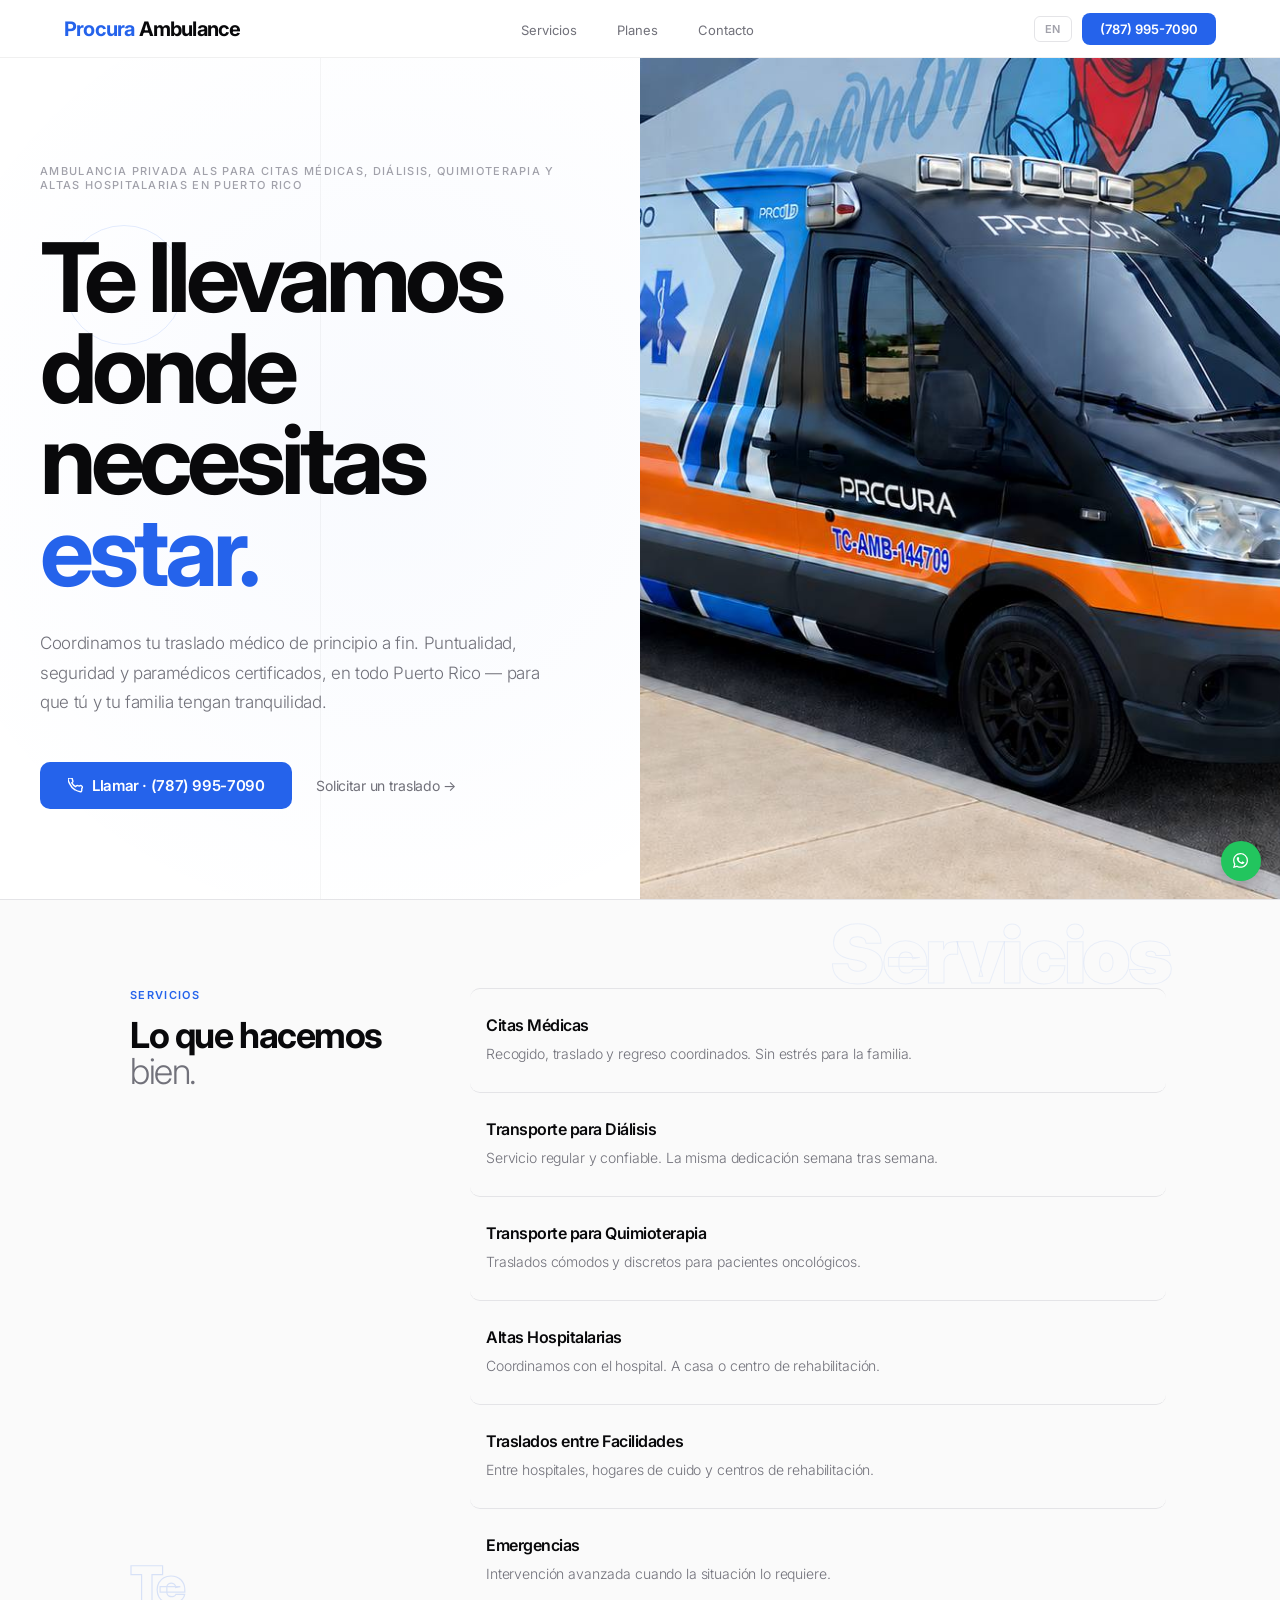
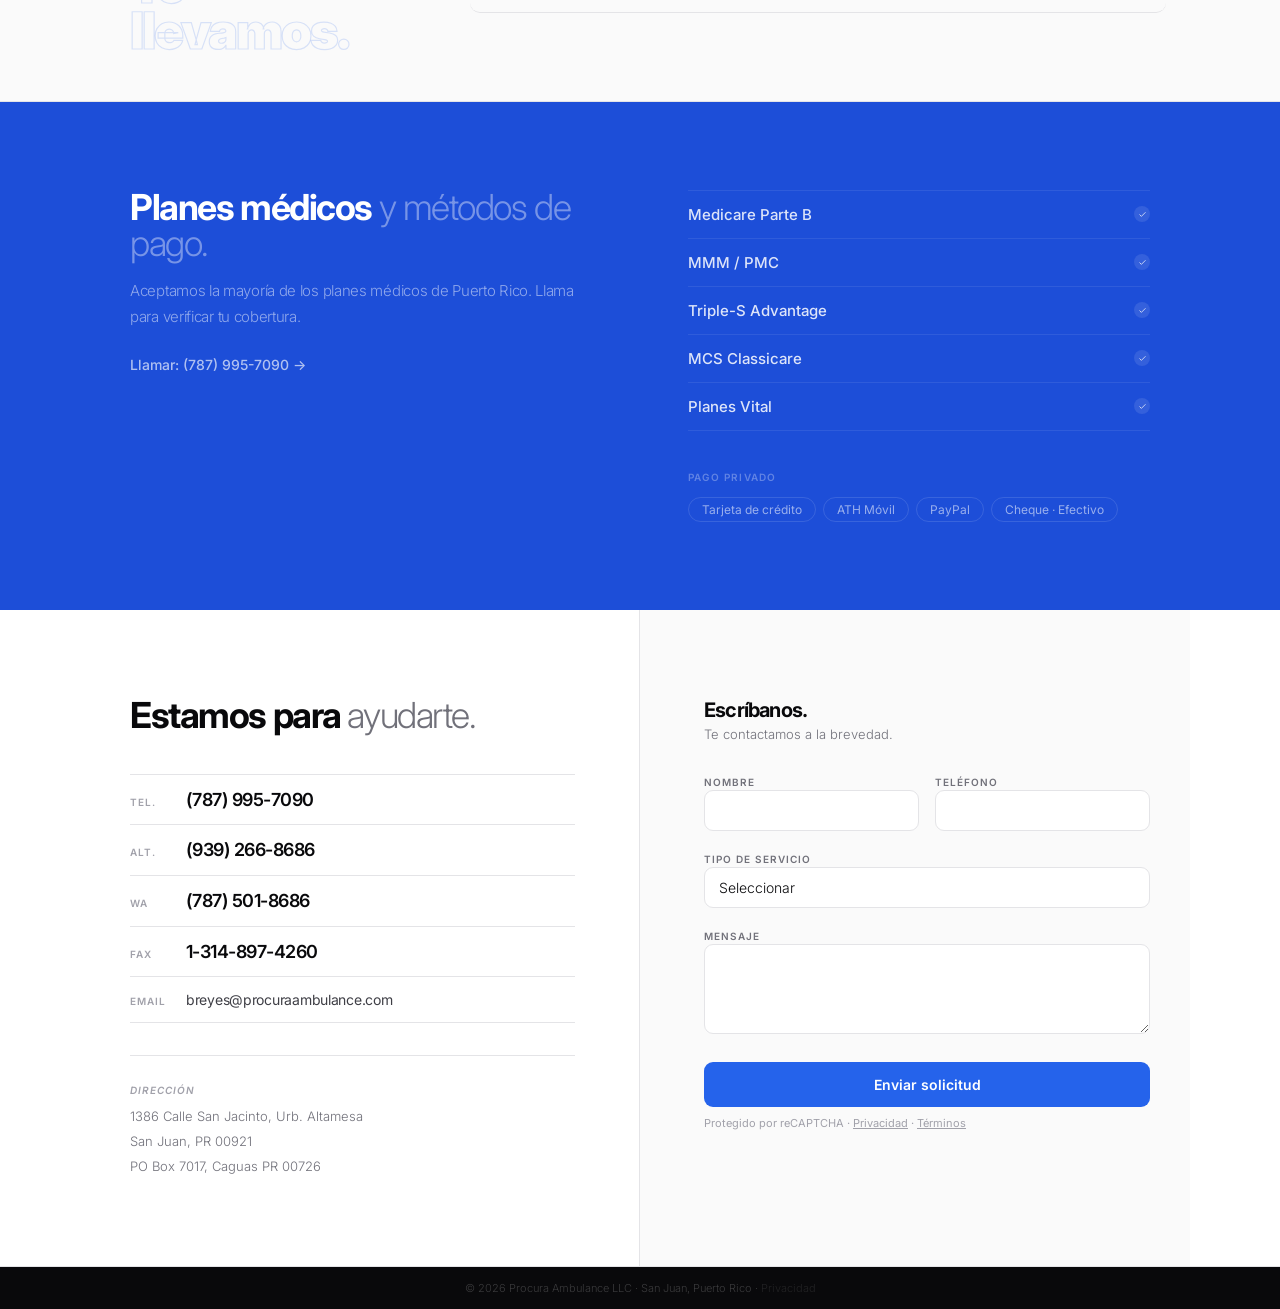
==== index.html @ def3af46 "Balance mobile photo height - 160px" ====
<!DOCTYPE html>
<html lang="es">
<head>
<meta charset="UTF-8">
<meta name="color-scheme" content="light">
<meta name="theme-color" content="#ffffff">
<meta name="viewport" content="width=device-width, initial-scale=1.0">
<title>Procura Ambulance | Transporte Médico Privado en Puerto Rico</title>
<meta name="description" content="Transporte médico privado en Puerto Rico. Diálisis, citas médicas, quimioterapia, altas hospitalarias. Paramédicos certificados. Llame: (787) 995-7090.">
<meta name="keywords" content="transporte médico Puerto Rico, ambulancia privada Puerto Rico, transporte diálisis Puerto Rico, traslado médico San Juan, Procura Ambulance, alta hospitalaria traslado PR">
<meta name="robots" content="index, follow, max-snippet:-1, max-image-preview:large, max-video-preview:-1">
<meta name="author" content="Procura Ambulance LLC">
<link rel="canonical" href="https://procuraambulance.com">
<meta property="og:type" content="website">
<meta property="og:site_name" content="Procura Ambulance">
<meta property="og:title" content="Procura Ambulance | Transporte Médico Privado en Puerto Rico">
<meta property="og:description" content="Transporte médico privado con paramédicos certificados. Diálisis, citas médicas, quimioterapia, altas hospitalarias. Puerto Rico. (787) 995-7090.">
<meta property="og:url" content="https://procuraambulance.com">
<meta property="og:image" content="https://procuraambulance.com/og-image.jpg">
<meta property="og:image:width" content="1200">
<meta property="og:image:height" content="630">
<meta property="og:image:alt" content="Procura Ambulance — Transporte Médico Privado en Puerto Rico">
<meta property="og:locale" content="es_PR">
<meta name="twitter:card" content="summary_large_image">
<meta name="twitter:title" content="Procura Ambulance | Transporte Médico Privado en Puerto Rico">
<meta name="twitter:description" content="Transporte médico privado con paramédicos certificados en Puerto Rico. (787) 995-7090.">
<meta name="twitter:image" content="https://procuraambulance.com/og-image.jpg">
<link rel="icon" type="image/svg+xml" href="data:image/svg+xml,%3Csvg xmlns='http://www.w3.org/2000/svg' viewBox='0 0 32 32'%3E%3Crect width='32' height='32' rx='8' fill='%232563EB'/%3E%3Ctext x='16' y='23' text-anchor='middle' font-family='Arial' font-weight='bold' font-size='18' fill='white'%3EP%3C/text%3E%3C/svg%3E">
<script type="application/ld+json">
{"@context":"https://schema.org","@type":"MedicalBusiness","name":"Procura Ambulance LLC","alternateName":"Procura Ambulance","url":"https://procuraambulance.com","telephone":"+17879957090","email":"breyes@procuraambulance.com","priceRange":"$$","areaServed":{"@type":"State","name":"Puerto Rico"},"serviceType":["Transporte médico privado","Traslado para diálisis","Traslado para quimioterapia","Alta hospitalaria","Traslado entre facilidades médicas","Citas médicas","Emergencias médicas"],"address":{"@type":"PostalAddress","streetAddress":"1386 Calle San Jacinto, Urb. Altamesa","addressLocality":"San Juan","addressRegion":"PR","postalCode":"00921","addressCountry":"US"},"geo":{"@type":"GeoCoordinates","latitude":"18.4037","longitude":"-66.0636"},"contactPoint":[{"@type":"ContactPoint","telephone":"+17879957090","contactType":"customer service","availableLanguage":["Spanish","English"],"areaServed":"PR"},{"@type":"ContactPoint","telephone":"+17875018686","contactType":"customer service","availableLanguage":["Spanish","English"]}],"hasMap":"https://maps.google.com/?q=1386+Calle+San+Jacinto+Urb+Altamesa+San+Juan+PR+00921","medicalSpecialty":"Emergency","availableService":[{"@type":"MedicalTherapy","name":"Transporte para Diálisis"},{"@type":"MedicalTherapy","name":"Transporte para Quimioterapia"},{"@type":"MedicalTherapy","name":"Alta Hospitalaria"},{"@type":"MedicalTherapy","name":"Traslado entre Facilidades"},{"@type":"MedicalTherapy","name":"Citas Médicas"},{"@type":"MedicalTherapy","name":"Emergencias"}]}
</script>
<link rel="preconnect" href="https://fonts.googleapis.com">
<link rel="preconnect" href="https://fonts.gstatic.com" crossorigin>
<link href="https://fonts.googleapis.com/css2?family=Inter:ital,wght@0,300;0,400;0,500;0,600;0,700;1,300&display=swap" rel="stylesheet">
<script src="https://www.google.com/recaptcha/api.js?render=6LegoLwsAAAAJdOUtP4m15oGleCQnMo0rz1-6lu"></script>
<style>
*,*::before,*::after{box-sizing:border-box;margin:0;padding:0}
html{color-scheme:only light!important;scroll-behavior:smooth}
:root{
  --blue:#2563EB;--blue-dk:#1D4ED8;--ink:#09090B;--ink2:#3F3F46;--ink3:#71717A;--ink4:#A1A1AA;
  --rule:#E4E4E7;--off:#FAFAFA;--white:#FFFFFF;
  --font:'Inter',-apple-system,BlinkMacSystemFont,sans-serif;--max:1100px;
}

/* ── LANGUAGE SYSTEM — limpio ── */
.es, .en { display: none !important; }
body.lang-es .es { display: revert !important; }
body.lang-en .en { display: revert !important; }
body.lang-es .es.flex { display: flex !important; }
body.lang-en .en.flex { display: flex !important; }
body.lang-es .es.inline { display: inline !important; }
body.lang-en .en.inline { display: inline !important; }

body{font-family:var(--font);color:var(--ink);background:var(--white);-webkit-font-smoothing:antialiased;overflow-x:hidden}
nav{position:fixed;inset:0 0 auto;z-index:99;height:58px;padding:0 2rem;background:rgba(255,255,255,.93);backdrop-filter:blur(20px);border-bottom:1px solid rgba(0,0,0,.06);display:flex;align-items:center}
.nav-inner{width:100%;padding:0 2rem;margin:0;display:flex;align-items:center;justify-content:space-between}
.logo{font-size:20px;font-weight:700;letter-spacing:-.04em;color:var(--ink);text-decoration:none}
.logo b{color:var(--blue)}
.nav-links{display:flex;gap:2.5rem;list-style:none}
.nav-links a{font-size:13px;color:var(--ink3);text-decoration:none;transition:color .12s}
.nav-links a:hover{color:var(--ink)}
.nav-right{display:flex;align-items:center;gap:10px}
.lang{font-family:var(--font);font-size:11px;font-weight:600;letter-spacing:.06em;color:var(--ink4);background:none;border:1px solid var(--rule);border-radius:6px;padding:5px 10px;cursor:pointer;transition:all .12s}
.lang:hover{color:var(--ink)}
.nav-cta{font-size:13px;font-weight:600;color:#fff;background:var(--blue);border-radius:8px;padding:8px 18px;text-decoration:none;transition:background .12s}
.nav-cta:hover{background:var(--blue-dk)}
.ham{display:none;background:none;border:none;cursor:pointer;padding:4px;flex-direction:column;gap:5px}
.ham span{display:block;width:20px;height:1.5px;background:var(--ink)}
#hero{padding-top:58px;min-height:100svh;display:flex;flex-direction:column;border-bottom:1px solid var(--rule);position:relative;overflow:hidden;background:var(--white)}
.hero-bg-text{position:absolute;right:0;bottom:2%;font-size:clamp(50px,8vw,110px);font-weight:900;letter-spacing:-.08em;line-height:.85;color:transparent;-webkit-text-stroke:1px rgba(37,99,235,.18);pointer-events:none;user-select:none;text-align:right;z-index:0;padding-right:3%;white-space:nowrap;animation:float 6s ease-in-out infinite}
@keyframes float{0%,100%{transform:translateY(0)}50%{transform:translateY(-20px)}}
.hero-grid-line{position:absolute;top:58px;bottom:0;width:1px;background:rgba(0,0,0,.04);z-index:0}
.hero-grid-line:nth-child(1){left:25%}
.hero-grid-line:nth-child(2){left:50%}
.hero-grid-line:nth-child(3){left:75%}
.hero-circle{position:absolute;top:15%;right:8%;width:200px;height:200px;border-radius:50%;border:2px solid rgba(37,99,235,.18);z-index:0}
.hero-circle::after{content:'';position:absolute;inset:30px;border-radius:50%;border:1.5px solid rgba(37,99,235,.12)}
.hero-circle::before{content:'';position:absolute;inset:60px;border-radius:50%;border:1px solid rgba(37,99,235,.08)}
.hero-content{position:relative;z-index:1;flex:1;display:flex;flex-direction:column;justify-content:center;max-width:var(--max);margin:0 auto;width:100%;padding:3rem 2.5rem 2rem}
.h-eyebrow{font-size:11px;font-weight:500;letter-spacing:.12em;text-transform:uppercase;color:var(--ink4);margin-bottom:2.5rem;display:flex;align-items:center;gap:12px}
.h-eyebrow::before{content:'';flex-shrink:0;width:24px;height:1px;background:var(--ink4)}
.h1{font-size:clamp(48px,7.5vw,110px);font-weight:700;line-height:.95;letter-spacing:-.055em;color:var(--ink);margin-bottom:2rem;max-width:800px}
.h1 b{color:var(--blue)}
.h-desc{font-size:17px;font-weight:300;color:var(--ink3);line-height:1.75;letter-spacing:-.02em;max-width:520px;margin-bottom:2.75rem}
.h-btns{display:flex;align-items:center;gap:1.5rem;flex-wrap:wrap}
.btn-main{display:inline-flex;align-items:center;gap:9px;font-family:var(--font);font-size:15px;font-weight:600;color:#fff;background:var(--blue);padding:14px 28px;border-radius:10px;text-decoration:none;letter-spacing:-.025em;transition:background .12s}
.btn-main:hover{background:var(--blue-dk)}
.btn-ghost{font-size:14px;font-weight:400;color:var(--ink3);text-decoration:none;letter-spacing:-.02em;transition:color .12s}
.btn-ghost:hover{color:var(--ink)}
#servicios{background:var(--off);border-bottom:1px solid var(--rule)}
.wrap{max-width:var(--max);margin:0 auto;padding:5.5rem 2.5rem}
.two-col{display:grid;grid-template-columns:260px 1fr;gap:6rem;align-items:start}
.eyebrow{font-size:11px;font-weight:600;letter-spacing:.12em;text-transform:uppercase;color:var(--blue);margin-bottom:1rem}
.sec-h{font-size:clamp(22px,2.8vw,38px);font-weight:700;letter-spacing:-.04em;line-height:1.0;color:var(--ink);margin-bottom:1rem}
.sec-h i{font-style:normal;font-weight:300;color:var(--ink3)}
.svc-rows{display:flex;flex-direction:column}
.svc-row{display:block;padding:1.625rem 1rem;margin:0 -1rem;border-bottom:1px solid var(--rule);border-radius:10px;transition:background .15s}
.svc-row:first-child{border-top:1px solid var(--rule)}
.svc-row:hover{background:var(--white)}
.svc-n{font-size:11px;font-weight:700;color:rgba(37,99,235,.4);letter-spacing:.06em;padding-top:4px}
.svc-row h3{font-size:16px;font-weight:600;color:var(--ink);letter-spacing:-.03em;margin-bottom:.4rem;line-height:1.3}
.svc-row p{font-size:14px;font-weight:300;color:var(--ink3);line-height:1.7;letter-spacing:-.01em}
#planes{background:var(--blue-dk)}
.pl-grid{max-width:var(--max);margin:0 auto;padding:5.5rem 2.5rem;display:grid;grid-template-columns:1fr 1fr;gap:6rem;align-items:start}
.pl-h{font-size:clamp(22px,2.8vw,38px);font-weight:700;letter-spacing:-.04em;line-height:1.0;color:#fff;margin-bottom:1rem}
.pl-h i{font-style:normal;font-weight:300;color:rgba(255,255,255,.4)}
.pl-p{font-size:15px;font-weight:300;color:rgba(255,255,255,.5);line-height:1.75;letter-spacing:-.02em;margin-bottom:1.5rem}
.pl-cta-lnk{font-size:14px;font-weight:500;color:rgba(255,255,255,.65);text-decoration:none;transition:color .12s}
.pl-cta-lnk:hover{color:#fff}
.pl-rows{display:flex;flex-direction:column}
.pl-row{display:flex;align-items:center;justify-content:space-between;padding:.875rem 0;border-bottom:1px solid rgba(255,255,255,.08);font-size:15px;font-weight:500;color:rgba(255,255,255,.85)}
.pl-row:first-child{border-top:1px solid rgba(255,255,255,.08)}
.pl-ck{width:16px;height:16px;border-radius:50%;background:rgba(255,255,255,.1);display:flex;align-items:center;justify-content:center;flex-shrink:0}
.pl-ck svg{stroke:rgba(255,255,255,.75)}
.pago-wrap{margin-top:2.5rem;}
.pago-lbl{font-size:10px;font-weight:600;letter-spacing:.12em;text-transform:uppercase;color:rgba(255,255,255,.3);margin-bottom:.875rem}
.pago-tags{display:flex;flex-wrap:wrap;gap:7px;margin-top:.75rem}
.pago-tag{font-size:12px;color:rgba(255,255,255,.55);border:1px solid rgba(255,255,255,.12);border-radius:100px;padding:4px 13px}
#contacto{border-bottom:1px solid var(--rule)}
.con-grid{max-width:var(--max);margin:0 auto;display:grid;grid-template-columns:1fr 1fr}
.con-l{padding:5.5rem 4rem 5.5rem 2.5rem;border-right:1px solid var(--rule)}
.con-r{padding:5.5rem 2.5rem 5.5rem 4rem;background:var(--off)}
.con-h{font-size:clamp(22px,2.8vw,38px);font-weight:700;letter-spacing:-.04em;line-height:1.0;color:var(--ink);margin-bottom:2.5rem}
.con-h i{font-style:normal;font-weight:300;color:var(--ink3)}
.con-rows{display:flex;flex-direction:column}
.ci{display:flex;align-items:baseline;gap:1.25rem;padding:.875rem 0;border-bottom:1px solid var(--rule);text-decoration:none;transition:opacity .12s}
.ci:first-child{border-top:1px solid var(--rule)}
.ci:hover{opacity:.5}
.ci-l{font-size:10px;font-weight:600;letter-spacing:.1em;text-transform:uppercase;color:var(--ink4);min-width:36px;flex-shrink:0;padding-top:3px}
.ci-v{font-size:18px;font-weight:600;letter-spacing:-.03em;color:var(--ink);line-height:1.2}
.ci-sm{font-size:14px;font-weight:400;letter-spacing:-.02em;color:var(--ink2)}
.con-addr{margin-top:2rem;padding-top:1.75rem;border-top:1px solid var(--rule)}
.ca-l{font-size:10px;font-weight:600;letter-spacing:.1em;text-transform:uppercase;color:var(--ink4);margin-bottom:.5rem}
.ca-p{font-size:13px;font-weight:300;color:var(--ink3);line-height:1.9;font-style:normal}
.f-title{font-size:20px;font-weight:700;letter-spacing:-.04em;color:var(--ink);margin-bottom:4px}
.f-sub{font-size:13px;font-weight:300;color:var(--ink3);margin-bottom:1.75rem}
.fg{margin-bottom:1rem}
.fl{display:block;font-size:10px;font-weight:600;letter-spacing:.1em;text-transform:uppercase;color:var(--ink3);margin-bottom:6px}
.fi{width:100%;background:var(--white);border:1px solid var(--rule);border-radius:9px;padding:11px 14px;font-family:var(--font);font-size:14px;font-weight:300;color:var(--ink);outline:none;appearance:none;transition:border-color .12s,box-shadow .12s}
.fi::placeholder{color:var(--ink4)}
.fi:focus{border-color:var(--blue);box-shadow:0 0 0 3px rgba(37,99,235,.08)}
select.fi{cursor:pointer}
textarea.fi{resize:vertical;min-height:90px;line-height:1.65}
.f2{display:grid;grid-template-columns:1fr 1fr;gap:1rem}
.btn-send{width:100%;margin-top:.5rem;font-family:var(--font);font-size:14px;font-weight:600;color:#fff;background:var(--blue);border:none;border-radius:9px;padding:14px;cursor:pointer;transition:background .12s}
.btn-send:hover{background:var(--blue-dk)}
.btn-send:disabled{opacity:.6;cursor:not-allowed}
.f-ok{display:none;padding:1.5rem;text-align:center;font-size:14px;color:#16a34a}
.recaptcha-note{font-size:11px;color:var(--ink4);line-height:1.5;margin-top:.5rem}
.recaptcha-note a{color:var(--ink4)}
.grecaptcha-badge{visibility:hidden}
footer{background:var(--ink);padding:.875rem 2.5rem}
.foot{max-width:var(--max);margin:0 auto;font-size:11px;font-weight:300;color:rgba(255,255,255,.2);text-align:center}
.floats{position:fixed;bottom:1.2rem;right:1.2rem;z-index:199;display:flex;flex-direction:column;gap:6px;align-items:flex-end}
.fl-btn{display:flex;align-items:center;justify-content:center;gap:8px;font-family:var(--font);font-size:13px;font-weight:600;text-decoration:none;padding:10px;width:40px;height:40px;border-radius:50%;box-shadow:0 4px 16px rgba(0,0,0,.18);transition:transform .12s}
.fl-btn span{display:none}
.fl-btn:hover{transform:scale(1.08)}
.fl-tel{background:var(--blue);color:#fff}
.fl-wa{background:#22C55E;color:#fff}
@media(max-width:900px){
  .nav-links,.nav-cta{display:none}
  .ham{display:flex}
  .two-col{grid-template-columns:1fr;gap:3rem}
  .pl-grid{grid-template-columns:1fr;gap:3rem}
  .con-grid{grid-template-columns:1fr}
  .con-l{border-right:none;border-bottom:1px solid var(--rule);padding:4rem 1.5rem 3rem}
  .con-r{padding:3rem 1.5rem 4.5rem}
  .wrap,.pl-grid{padding:4rem 1.5rem}
}
@media(max-width:560px){
  nav{padding:0 1.25rem}
  .hero-content{padding:2.5rem 1.25rem 2rem}
  .h1{font-size:48px}
  .hero-bg-text{font-size:80px;right:-5%;bottom:-5%}
  .f2{grid-template-columns:1fr}
    .fl-btn{padding:10px;border-radius:50%;width:40px;height:40px}
  footer{padding:.875rem 1.25rem}
}
@media(prefers-color-scheme:dark){
  html,body{background:#fff!important;color:#09090B!important}
  nav{background:rgba(255,255,255,.97)!important;border-color:rgba(0,0,0,.06)!important}
  #servicios{background:#FAFAFA!important}
  .con-r{background:#FAFAFA!important}
  .fi{background:#fff!important;color:#09090B!important;border-color:#E4E4E7!important}
  .sec-h,.svc-row h3,.con-h,.ci-v,.f-title,.logo{color:#09090B!important}
  .eyebrow{color:#2563EB!important}
  .svc-row p,.h-desc,.ci-l,.ca-p,.f-sub,.fl{color:#71717A!important}
  footer{background:#09090B!important}
}
.rv{opacity:0;transform:translateY(18px);transition:opacity .65s cubic-bezier(.16,1,.3,1),transform .65s cubic-bezier(.16,1,.3,1)}
.rv.in{opacity:1;transform:none}
.d1{transition-delay:.07s}.d2{transition-delay:.14s}.d3{transition-delay:.21s}.d4{transition-delay:.28s}

    @media(min-width:901px){ .fl-tel { display: none; } }

    #hero{display:grid!important;grid-template-columns:1fr 1fr;min-height:100svh;flex-direction:unset;}
    .hero-content{padding:3rem 3rem 2rem 2.5rem;}
    .hero-photo{position:relative;overflow:hidden;z-index:1;}
    .hero-photo img{width:100%;height:100%;object-fit:cover;display:block;}
    @media(max-width:900px){
      #hero{grid-template-columns:1fr!important;}
      .hero-photo{height:160px;order:-1;}
    }

    .hero-content{position:relative;overflow:hidden;}
    .hero-bg-mini{position:absolute;right:30px;bottom:30px;font-size:2rem;font-weight:900;letter-spacing:-.04em;line-height:.9;color:transparent;-webkit-text-stroke:1px rgba(37,99,235,.18);pointer-events:none;user-select:none;z-index:0;animation:float 6s ease-in-out infinite;white-space:nowrap;}
    .svc-bg-mini{position:absolute;right:20px;top:20px;font-size:5rem;font-weight:900;letter-spacing:-.04em;line-height:.85;color:transparent;-webkit-text-stroke:1px rgba(37,99,235,.08);pointer-events:none;user-select:none;z-index:0;white-space:nowrap;}
    #servicios .wrap{position:relative;overflow:hidden;}

    .two-col{position:relative;}
    .svc-left-bg{position:absolute;left:0;bottom:-40px;font-size:3.2rem;font-weight:900;letter-spacing:-.04em;line-height:.9;color:transparent;-webkit-text-stroke:1.2px rgba(37,99,235,.16);pointer-events:none;user-select:none;z-index:0;animation:float 6s ease-in-out infinite;}
</style>
</head>
<body class="lang-es">
<nav>
  <div class="nav-inner">
    <a href="#hero" class="logo"><b>Procura</b> Ambulance</a>
    <ul class="nav-links">
      <li><a href="#servicios" class="es">Servicios</a><a href="#servicios" class="en">Services</a></li>
      <li><a href="#planes" class="es">Planes</a><a href="#planes" class="en">Plans</a></li>
      <li><a href="#contacto" class="es">Contacto</a><a href="#contacto" class="en">Contact</a></li>
    </ul>
    <div class="nav-right">
      <button class="lang" id="langBtn">EN</button>
      <a href="tel:+17879957090" class="nav-cta">(787) 995-7090</a>
    </div>
  </div>
</nav>
<section id="hero">
  <div class="hero-grid-line"></div>
  <div class="hero-grid-line"></div>
  <div class="hero-grid-line"></div>
  <div class="hero-circle"></div>
  <div style="position:absolute;top:25%;left:5%;width:120px;height:120px;border:1.5px solid rgba(37,99,235,.12);border-radius:50%;z-index:0"></div>
  <div style="position:absolute;bottom:20%;right:15%;width:80px;height:80px;border:1px solid rgba(37,99,235,.1);border-radius:50%;z-index:0"></div>
  <div style="position:absolute;inset:0;background:radial-gradient(circle at 30% 50%, rgba(37,99,235,.03) 0%, transparent 50%);z-index:0;pointer-events:none"></div>
  <div class="hero-bg-text" aria-hidden="true">
    <span class="es">Te<br>llevamos.</span>
    <span class="en">We'll get<br>you there.</span>
  </div>
  <div class="hero-content">
    <p class="h-eyebrow rv es">Ambulancia privada ALS para citas médicas, diálisis, quimioterapia y altas hospitalarias en Puerto Rico</p>
    <p class="h-eyebrow rv en">Private ALS ambulance for medical appointments, dialysis, chemotherapy and hospital discharges in Puerto Rico</p>
    <h1 class="h1 rv d1 es">Te llevamos<br>donde necesitas <b>estar.</b></h1>
    <h1 class="h1 rv d1 en">We take you<br>where you need <b>to be.</b></h1>
    <p class="h-desc rv d2 es">Coordinamos tu traslado médico de principio a fin. Puntualidad, seguridad y paramédicos certificados, en todo Puerto Rico — para que tú y tu familia tengan tranquilidad.</p>
    <p class="h-desc rv d2 en">We coordinate your medical transport from start to finish. Punctuality, safety and certified paramedics, across Puerto Rico — so you and your family have peace of mind.</p>
    <div class="h-btns rv d3">
      <a href="tel:+17879957090" class="btn-main">
        <svg width="15" height="15" fill="none" stroke="currentColor" stroke-width="2.2" viewBox="0 0 24 24" aria-hidden="true"><path d="M22 16.92v3a2 2 0 01-2.18 2 19.79 19.79 0 01-8.63-3.07A19.5 19.5 0 013.07 9.81 19.79 19.79 0 01.01 1.22 2 2 0 012 0h3a2 2 0 012 1.72c.127.96.361 1.903.7 2.81a2 2 0 01-.45 2.11L6.09 7.91a16 16 0 006 6l1.27-1.27a2 2 0 012.11-.45c.907.339 1.85.573 2.81.7A2 2 0 0122 16.92z"/></svg>
        <span class="es">Llamar &middot; (787) 995-7090</span><span class="en">Call &middot; (787) 995-7090</span>
      </a>
      <a href="#contacto" class="btn-ghost">
        <span class="es">Solicitar un traslado &rarr;</span><span class="en">Request a transport &rarr;</span>
      </a>
    </div>
  </div>
  <div class="hero-photo">
    <img src="procura-hero-v4.jpg" alt="Ambulancia Procura Ambulance en Puerto Rico" />
  </div>
</section>
<section id="servicios">
  <div class="wrap">
      <span class="svc-bg-mini" aria-hidden="true">Servicios</span>
    <div class="two-col">
      <div>
        <p class="eyebrow rv es">Servicios</p>
        <p class="eyebrow rv en">Services</p>
        <h2 class="sec-h rv es">Lo que hacemos <i>bien.</i></h2>
        <h2 class="sec-h rv en">What we do <i>well.</i></h2>
        <span class="svc-left-bg es" aria-hidden="true">Te<br>llevamos.</span>
        <span class="svc-left-bg en" aria-hidden="true" style="display:none">We take<br>you there.</span>
      </div>
      <div class="svc-rows">
        <div class="svc-row"><div>
          <h3 class="es">Citas Médicas</h3><h3 class="en">Medical Appointments</h3>
          <p class="es">Recogido, traslado y regreso coordinados. Sin estrés para la familia.</p>
          <p class="en">Pickup, transport and return coordinated. No stress for the family.</p>
        </div></div>
        <div class="svc-row"><div>
          <h3 class="es">Transporte para Diálisis</h3><h3 class="en">Dialysis Transport</h3>
          <p class="es">Servicio regular y confiable. La misma dedicación semana tras semana.</p>
          <p class="en">Reliable, scheduled service. The same care week after week.</p>
        </div></div>
        <div class="svc-row"><div>
          <h3 class="es">Transporte para Quimioterapia</h3><h3 class="en">Chemotherapy Transport</h3>
          <p class="es">Traslados cómodos y discretos para pacientes oncológicos.</p>
          <p class="en">Comfortable, discreet transport for oncology patients.</p>
        </div></div>
        <div class="svc-row"><div>
          <h3 class="es">Altas Hospitalarias</h3><h3 class="en">Hospital Discharges</h3>
          <p class="es">Coordinamos con el hospital. A casa o centro de rehabilitación.</p>
          <p class="en">We coordinate with the hospital. Home or rehabilitation center.</p>
        </div></div>
        <div class="svc-row"><div>
          <h3 class="es">Traslados entre Facilidades</h3><h3 class="en">Facility Transfers</h3>
          <p class="es">Entre hospitales, hogares de cuido y centros de rehabilitación.</p>
          <p class="en">Between hospitals, care homes and rehabilitation centers.</p>
        </div></div>
        <div class="svc-row"><div>
          <h3 class="es">Emergencias</h3><h3 class="en">Emergencies</h3>
          <p class="es">Intervención avanzada cuando la situación lo requiere.</p>
          <p class="en">Advanced intervention when the situation demands it.</p>
        </div></div>
      </div>
    </div>
  </div>
</section>
<section id="planes">
  <div class="pl-grid">
    <div class="rv">
      <h2 class="pl-h es">Planes médicos <i>y métodos de pago.</i></h2>
      <h2 class="pl-h en">Insurance plans <i>and payment.</i></h2>
      <p class="pl-p es">Aceptamos la mayoría de los planes médicos de Puerto Rico. Llama para verificar tu cobertura.</p>
      <p class="pl-p en">We accept most medical plans in Puerto Rico. Call to verify your coverage.</p>
      <a href="tel:+17879957090" class="pl-cta-lnk es">Llamar: (787) 995-7090 &rarr;</a>
      <a href="tel:+17879957090" class="pl-cta-lnk en">Call: (787) 995-7090 &rarr;</a>
    </div>
    <div class="rv d1">
      <div class="pl-rows">
        <div class="pl-row"><span class="es">Medicare Parte B</span><span class="en">Medicare Part B</span><div class="pl-ck"><svg width="9" height="9" fill="none" stroke-width="2.5" viewBox="0 0 24 24"><polyline points="20 6 9 17 4 12"/></svg></div></div>
        <div class="pl-row">MMM / PMC<div class="pl-ck"><svg width="9" height="9" fill="none" stroke-width="2.5" viewBox="0 0 24 24"><polyline points="20 6 9 17 4 12"/></svg></div></div>
        <div class="pl-row">Triple-S Advantage<div class="pl-ck"><svg width="9" height="9" fill="none" stroke-width="2.5" viewBox="0 0 24 24"><polyline points="20 6 9 17 4 12"/></svg></div></div>
        <div class="pl-row">MCS Classicare<div class="pl-ck"><svg width="9" height="9" fill="none" stroke-width="2.5" viewBox="0 0 24 24"><polyline points="20 6 9 17 4 12"/></svg></div></div>
        <div class="pl-row">Planes Vital<div class="pl-ck"><svg width="9" height="9" fill="none" stroke-width="2.5" viewBox="0 0 24 24"><polyline points="20 6 9 17 4 12"/></svg></div></div>
      </div>
      <div class="pago-wrap">
        <p class="pago-lbl es">Pago privado</p><p class="pago-lbl en">Private pay</p>
        <div class="pago-tags">
          <span class="pago-tag es">Tarjeta de crédito</span><span class="pago-tag en">Credit card</span>
          <span class="pago-tag">ATH Móvil</span>
          <span class="pago-tag">PayPal</span>
          <span class="pago-tag es">Cheque &middot; Efectivo</span><span class="pago-tag en">Check &middot; Cash</span>
        </div>
      </div>
    </div>
  </div>
</section>
<section id="contacto">
  <div class="con-grid">
    <div class="con-l">
      <h2 class="con-h rv es">Estamos para <i>ayudarte.</i></h2>
      <h2 class="con-h rv en">We are here <i>to serve you.</i></h2>
      <div class="con-rows">
        <a href="tel:+17879957090" class="ci"><span class="ci-l">Tel.</span><span class="ci-v">(787) 995-7090</span></a>
        <a href="tel:+19392668686" class="ci"><span class="ci-l">Alt.</span><span class="ci-v">(939) 266-8686</span></a>
        <a href="https://wa.me/17875018686" class="ci" target="_blank" rel="noopener"><span class="ci-l">WA</span><span class="ci-v">(787) 501-8686</span></a>
        <div class="ci" style="cursor:default"><span class="ci-l">Fax</span><span class="ci-v">1-314-897-4260</span></div>
        <a href="mailto:breyes@procuraambulance.com" class="ci"><span class="ci-l">Email</span><span class="ci-sm">breyes@procuraambulance.com</span></a>
      </div>
      <address class="con-addr">
        <p class="ca-l es">Dirección</p><p class="ca-l en">Address</p>
        <p class="ca-p">1386 Calle San Jacinto, Urb. Altamesa<br>San Juan, PR 00921<br>PO Box 7017, Caguas PR 00726</p>
      </address>
    </div>
    <div class="con-r rv d1">
      <p class="f-title es">Escríbanos.</p><p class="f-title en">Write to us.</p>
      <p class="f-sub es">Te contactamos a la brevedad.</p><p class="f-sub en">We will be in touch shortly.</p>
      <form id="cForm" action="https://api.web3forms.com/submit" method="POST" novalidate>
        <input type="hidden" name="access_key" value="1a867b7e-9607-4b66-a1e1-5f65a1533a5e">
        <input type="hidden" name="subject" value="Nueva solicitud — Procura Ambulance">
        <input type="hidden" name="from_name" value="Procura Ambulance Web">
        <input type="hidden" name="g-recaptcha-response" id="recaptcha-token-procura">
        <div class="f2">
          <div class="fg"><label class="fl es" for="nom">Nombre</label><label class="fl en" for="nom">Name</label><input class="fi" type="text" id="nom" name="nombre" required autocomplete="name" placeholder=""></div>
          <div class="fg"><label class="fl es" for="tel2">Teléfono</label><label class="fl en" for="tel2">Phone</label><input class="fi" type="tel" id="tel2" name="telefono" required autocomplete="tel" placeholder=""></div>
        </div>
        <div class="fg">
          <label class="fl es" for="svc">Tipo de servicio</label><label class="fl en" for="svc">Service type</label>
          <select class="fi svc-select-es" id="svc" name="servicio" required>
            <option value="" disabled selected>Seleccionar</option>
            <option value="cita">Cita médica</option>
            <option value="dialisis">Diálisis</option>
            <option value="quimio">Quimioterapia</option>
            <option value="alta">Alta hospitalaria</option>
            <option value="traslado">Traslado entre facilidades</option>
            <option value="emergencia">Emergencia</option>
            <option value="otro">Otro</option>
          </select>
          <select class="fi svc-select-en" id="svc-en" name="service_en" style="display:none">
            <option value="" disabled selected>Seleccionar</option>
            <option value="appointment">Medical appointment</option>
            <option value="dialysis">Dialysis</option>
            <option value="chemo">Chemotherapy</option>
            <option value="discharge">Hospital discharge</option>
            <option value="transfer">Facility transfer</option>
            <option value="emergency">Emergency</option>
            <option value="other">Other</option>
          </select>
        </div>
        <div class="fg"><label class="fl es" for="msg">Mensaje</label><label class="fl en" for="msg">Message</label><textarea class="fi" id="msg" name="mensaje" placeholder=""></textarea></div>
        <button type="submit" class="btn-send es" id="submit-procura">Enviar solicitud</button>
        <button type="submit" class="btn-send en" id="submit-procura-en">Send request</button>
        <p class="recaptcha-note es">Protegido por reCAPTCHA · <a href="https://policies.google.com/privacy" target="_blank">Privacidad</a> · <a href="https://policies.google.com/terms" target="_blank">Términos</a></p>
        <p class="recaptcha-note en" style="display:none">Protected by reCAPTCHA · <a href="https://policies.google.com/privacy" target="_blank">Privacy</a> · <a href="https://policies.google.com/terms" target="_blank">Terms</a></p>
      </form>
      <div class="f-ok" id="fOk">
        <span class="es">Mensaje enviado. Te contactaremos a la brevedad.</span>
        <span class="en">Message sent. We will be in touch shortly.</span>
      </div>
    </div>
  </div>
</section>
<footer>
  <p class="foot"><span class="es">© 2026 Procura Ambulance LLC · San Juan, Puerto Rico · <a href="/privacy.html" style="color:inherit;opacity:.5;text-decoration:none">Privacidad</a></span><span class="en">© 2026 Procura Ambulance LLC · San Juan, Puerto Rico · <a href="/privacy.html" style="color:inherit;opacity:.5;text-decoration:none">Privacy</a></span></p>
</footer>
<div class="floats">
  <a href="https://wa.me/17875018686" class="fl-btn fl-wa" target="_blank" rel="noopener" aria-label="Contactar por WhatsApp a Procura Ambulance" id="wa-float-btn">
    <svg width="15" height="15" viewBox="0 0 24 24" fill="currentColor" aria-hidden="true"><path d="M17.472 14.382c-.297-.149-1.758-.867-2.03-.967-.273-.099-.471-.148-.67.15-.197.297-.767.966-.94 1.164-.173.199-.347.223-.644.075-.297-.15-1.255-.463-2.39-1.475-.883-.788-1.48-1.761-1.653-2.059-.173-.297-.018-.458.13-.606.134-.133.298-.347.446-.52.149-.174.198-.298.298-.497.099-.198.05-.371-.025-.52-.075-.149-.669-1.612-.916-2.207-.242-.579-.487-.5-.669-.51-.173-.008-.371-.01-.57-.01-.198 0-.52.074-.792.372-.272.297-1.04 1.016-1.04 2.479 0 1.462 1.065 2.875 1.213 3.074.149.198 2.096 3.2 5.077 4.487.709.306 1.262.489 1.694.625.712.227 1.36.195 1.871.118.571-.085 1.758-.719 2.006-1.413.248-.694.248-1.289.173-1.413-.074-.124-.272-.198-.57-.347m-5.421 7.403h-.004a9.87 9.87 0 01-5.031-1.378l-.361-.214-3.741.982.998-3.648-.235-.374a9.86 9.86 0 01-1.51-5.26c.001-5.45 4.436-9.884 9.888-9.884 2.64 0 5.122 1.03 6.988 2.898a9.825 9.825 0 012.893 6.994c-.003 5.45-4.437 9.884-9.885 9.884m8.413-18.297A11.815 11.815 0 0012.05 0C5.495 0 .16 5.335.157 11.892c0 2.096.547 4.142 1.588 5.945L.057 24l6.305-1.654a11.882 11.882 0 005.683 1.448h.005c6.554 0 11.89-5.335 11.893-11.893a11.821 11.821 0 00-3.48-8.413z"/></svg>
    <span>WhatsApp</span>
  </a>
  <a href="tel:+17879957090" class="fl-btn fl-tel" aria-label="Llamar a Procura Ambulance">
    <svg width="15" height="15" fill="none" stroke="currentColor" stroke-width="2.2" viewBox="0 0 24 24" aria-hidden="true"><path d="M22 16.92v3a2 2 0 01-2.18 2 19.79 19.79 0 01-8.63-3.07A19.5 19.5 0 013.07 9.81 19.79 19.79 0 01.01 1.22 2 2 0 012 0h3a2 2 0 012 1.72c.127.96.361 1.903.7 2.81a2 2 0 01-.45 2.11L6.09 7.91a16 16 0 006 6l1.27-1.27a2 2 0 012.11-.45c.907.339 1.85.573 2.81.7A2 2 0 0122 16.92z"/></svg>
    <span>787-995-7090</span>
  </a>
</div>
<script>
const RECAPTCHA_SITE_KEY = '6LegoLwsAAAAJdOUtP4m15oGleCQnMo0rz1-6lu';
const obs=new IntersectionObserver(e=>e.forEach(el=>{if(el.isIntersecting)el.target.classList.add('in')}),{threshold:.06});
document.querySelectorAll('.rv').forEach(el=>obs.observe(el));
setTimeout(()=>document.querySelectorAll('.rv').forEach(el=>el.classList.add('in')),400);
const titles={es:'Procura Ambulance | Transporte M\u00e9dico Privado en Puerto Rico',en:'Procura Ambulance | Private Medical Transport in Puerto Rico'};
function applyLang(lang,skipSave){
  document.body.className='lang-'+lang;
  document.getElementById('langBtn').textContent=lang==='en'?'ES':'EN';
  document.documentElement.lang=lang;
  document.title=titles[lang];
  const se=document.querySelector('.svc-select-es'),sn=document.querySelector('.svc-select-en');
  if(se&&sn){se.style.display=lang==='es'?'block':'none';sn.style.display=lang==='en'?'block':'none';se.required=(lang==='es');sn.required=false;se.name='servicio';sn.name=lang==='en'?'servicio':'service_en_unused';}
  document.querySelectorAll('.recaptcha-note').forEach(el=>{el.style.display=el.classList.contains(lang)?'block':'none';});
  if(!skipSave){try{localStorage.setItem('pc_lang',lang);}catch(e){}}
}
document.getElementById('langBtn').addEventListener('click',function(){
  const cur=document.body.classList.contains('lang-en')?'en':'es';
  applyLang(cur==='en'?'es':'en');
});
try{const saved=localStorage.getItem('pc_lang');if(saved==='en'){applyLang('en',true);}}catch(e){}
const form=document.getElementById('cForm'),fok=document.getElementById('fOk');
form.addEventListener('submit',async function(e){
  e.preventDefault();
  const btn=document.getElementById('submit-procura');
  const btnEn=document.getElementById('submit-procura-en');
  if(btn)btn.disabled=true;
  if(btnEn)btnEn.disabled=true;
  try{
    const token=await grecaptcha.execute(RECAPTCHA_SITE_KEY,{action:'submit'});
    document.getElementById('recaptcha-token-procura').value=token;
    const r=await fetch(form.action,{method:'POST',body:new FormData(form),headers:{'Accept':'application/json'}});
    if(r.ok){form.style.display='none';fok.style.display='block';}
    else{if(btn)btn.disabled=false;if(btnEn)btnEn.disabled=false;}
  }catch{if(btn)btn.disabled=false;if(btnEn)btnEn.disabled=false;}
});
</script>
</body>
</html>
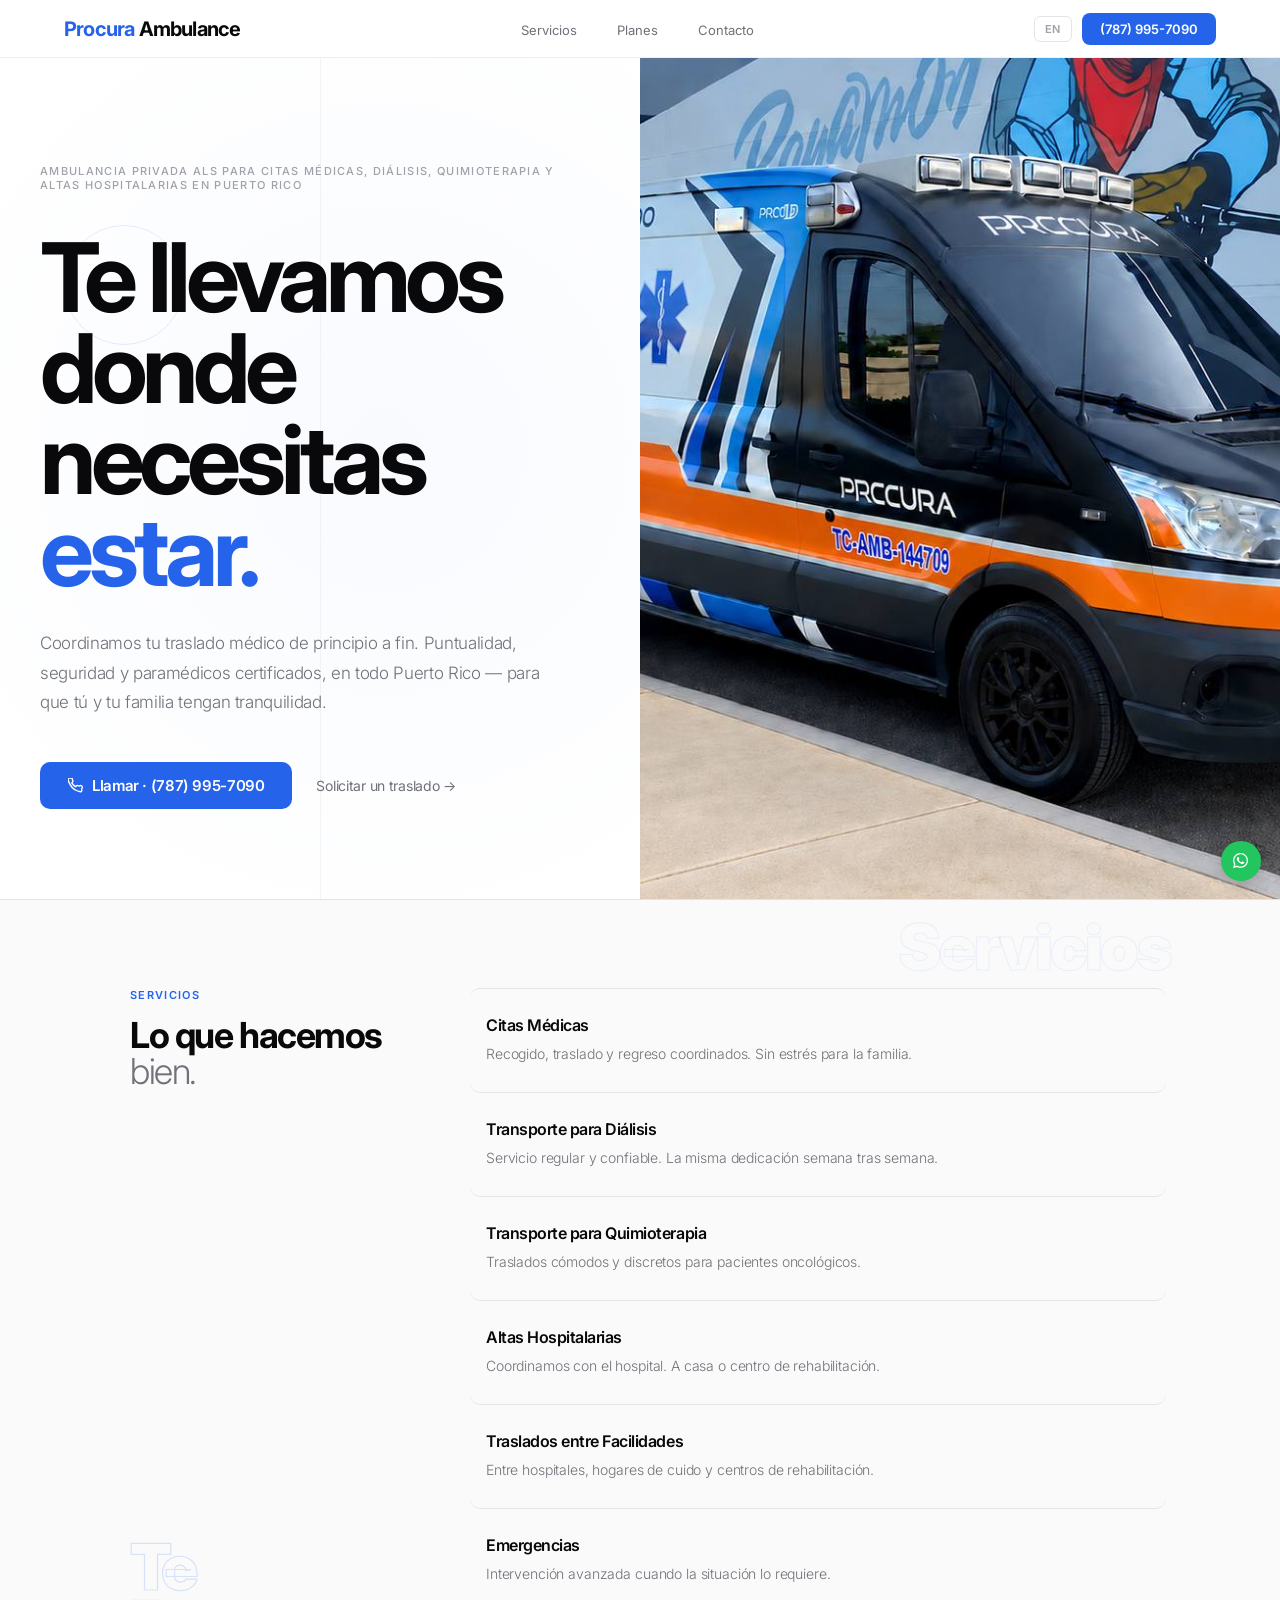
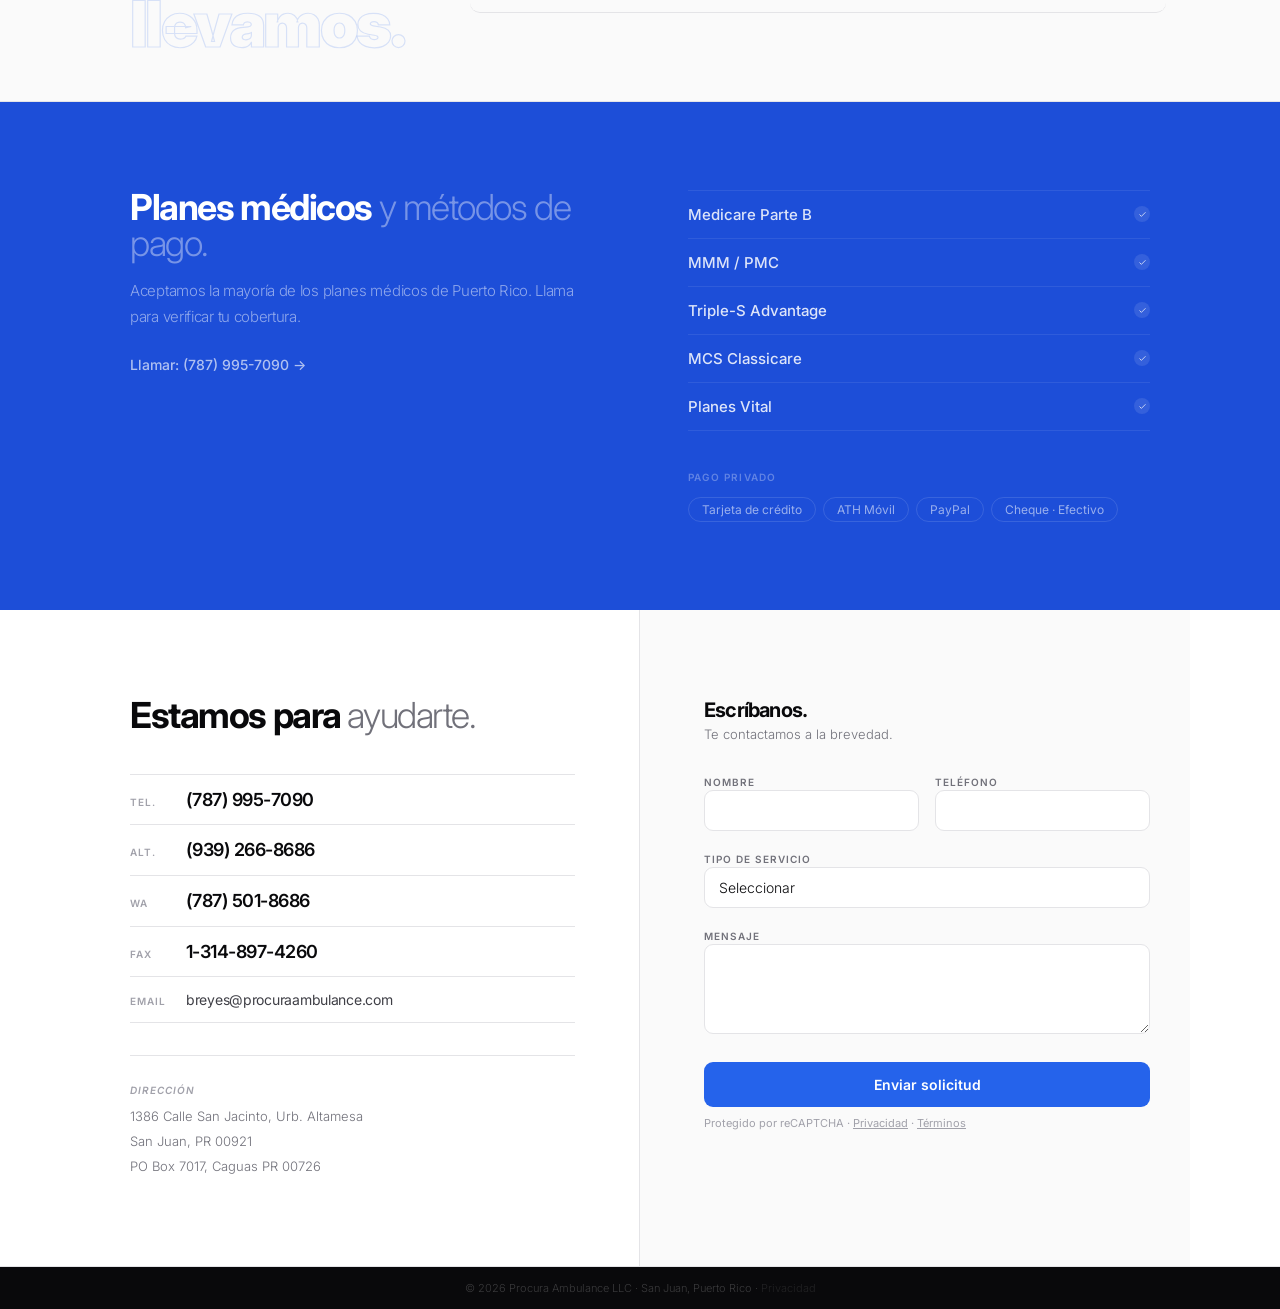
==== commit ac472804: "Equalize blueprint text sizes, smaller on mobile" ====
--- a/index.html
+++ b/index.html
@@ -199,16 +199,34 @@
     .hero-photo img{width:100%;height:100%;object-fit:cover;display:block;}
     @media(max-width:900px){
       #hero{grid-template-columns:1fr!important;}
-      .hero-photo{height:160px;order:-1;}
+      .hero-photo{height:auto;order:-1;}
     }
 
     .hero-content{position:relative;overflow:hidden;}
     .hero-bg-mini{position:absolute;right:30px;bottom:30px;font-size:2rem;font-weight:900;letter-spacing:-.04em;line-height:.9;color:transparent;-webkit-text-stroke:1px rgba(37,99,235,.18);pointer-events:none;user-select:none;z-index:0;animation:float 6s ease-in-out infinite;white-space:nowrap;}
-    .svc-bg-mini{position:absolute;right:20px;top:20px;font-size:5rem;font-weight:900;letter-spacing:-.04em;line-height:.85;color:transparent;-webkit-text-stroke:1px rgba(37,99,235,.08);pointer-events:none;user-select:none;z-index:0;white-space:nowrap;}
+    .svc-bg-mini{position:absolute;right:20px;top:20px;font-size:4rem;font-weight:900;letter-spacing:-.04em;line-height:.85;color:transparent;-webkit-text-stroke:1px rgba(37,99,235,.08);pointer-events:none;user-select:none;z-index:0;white-space:nowrap;}
     #servicios .wrap{position:relative;overflow:hidden;}
 
     .two-col{position:relative;}
-    .svc-left-bg{position:absolute;left:0;bottom:-40px;font-size:3.2rem;font-weight:900;letter-spacing:-.04em;line-height:.9;color:transparent;-webkit-text-stroke:1.2px rgba(37,99,235,.16);pointer-events:none;user-select:none;z-index:0;animation:float 6s ease-in-out infinite;}
+    .svc-left-bg{position:absolute;left:0;bottom:-40px;font-size:4rem;font-weight:900;letter-spacing:-.04em;line-height:.9;color:transparent;-webkit-text-stroke:1.2px rgba(37,99,235,.16);pointer-events:none;user-select:none;z-index:0;animation:float 6s ease-in-out infinite;}
+
+    @media(max-width:900px){
+      .hero-photo img{width:100%;height:auto;object-fit:unset;}
+      .hero-content{padding:2rem 1.25rem 2rem;}
+    }
+    .mobile-bar{display:none}
+    @media(max-width:900px){
+      .floats{display:none!important}
+      .mobile-bar{display:flex;position:fixed;left:0;right:0;bottom:0;z-index:199;background:var(--blue);box-shadow:0 -4px 20px rgba(0,0,0,.12)}
+      .mb-call{flex:1;display:flex;align-items:center;justify-content:center;gap:10px;color:#fff;font-size:16px;font-weight:600;text-decoration:none;padding:16px}
+      .mb-wa{width:64px;display:flex;align-items:center;justify-content:center;background:#22C55E;color:#fff}
+      .mb-ico svg{display:block;width:20px;height:20px}
+      body{padding-bottom:60px}
+    }
+
+    @media(max-width:900px){ .h-btns .btn-main{display:none!important} }
+
+    @media(max-width:900px){ .svc-bg-mini,.svc-left-bg{font-size:2.4rem} }
 </style>
 </head>
 <body class="lang-es">
@@ -404,6 +422,10 @@
 <footer>
   <p class="foot"><span class="es">© 2026 Procura Ambulance LLC · San Juan, Puerto Rico · <a href="/privacy.html" style="color:inherit;opacity:.5;text-decoration:none">Privacidad</a></span><span class="en">© 2026 Procura Ambulance LLC · San Juan, Puerto Rico · <a href="/privacy.html" style="color:inherit;opacity:.5;text-decoration:none">Privacy</a></span></p>
 </footer>
+<div class="mobile-bar">
+  <a href="tel:+17879957090" class="mb-call" aria-label="Llamar a Procura Ambulance"><span class="mb-ico"></span><span class="es">Llamar &middot; (787) 995-7090</span><span class="en">Call &middot; (787) 995-7090</span></a>
+  <a href="https://wa.me/17875018686" class="mb-wa" target="_blank" rel="noopener" aria-label="WhatsApp"><span class="mb-ico"></span></a>
+</div>
 <div class="floats">
   <a href="https://wa.me/17875018686" class="fl-btn fl-wa" target="_blank" rel="noopener" aria-label="Contactar por WhatsApp a Procura Ambulance" id="wa-float-btn">
     <svg width="15" height="15" viewBox="0 0 24 24" fill="currentColor" aria-hidden="true"><path d="M17.472 14.382c-.297-.149-1.758-.867-2.03-.967-.273-.099-.471-.148-.67.15-.197.297-.767.966-.94 1.164-.173.199-.347.223-.644.075-.297-.15-1.255-.463-2.39-1.475-.883-.788-1.48-1.761-1.653-2.059-.173-.297-.018-.458.13-.606.134-.133.298-.347.446-.52.149-.174.198-.298.298-.497.099-.198.05-.371-.025-.52-.075-.149-.669-1.612-.916-2.207-.242-.579-.487-.5-.669-.51-.173-.008-.371-.01-.57-.01-.198 0-.52.074-.792.372-.272.297-1.04 1.016-1.04 2.479 0 1.462 1.065 2.875 1.213 3.074.149.198 2.096 3.2 5.077 4.487.709.306 1.262.489 1.694.625.712.227 1.36.195 1.871.118.571-.085 1.758-.719 2.006-1.413.248-.694.248-1.289.173-1.413-.074-.124-.272-.198-.57-.347m-5.421 7.403h-.004a9.87 9.87 0 01-5.031-1.378l-.361-.214-3.741.982.998-3.648-.235-.374a9.86 9.86 0 01-1.51-5.26c.001-5.45 4.436-9.884 9.888-9.884 2.64 0 5.122 1.03 6.988 2.898a9.825 9.825 0 012.893 6.994c-.003 5.45-4.437 9.884-9.885 9.884m8.413-18.297A11.815 11.815 0 0012.05 0C5.495 0 .16 5.335.157 11.892c0 2.096.547 4.142 1.588 5.945L.057 24l6.305-1.654a11.882 11.882 0 005.683 1.448h.005c6.554 0 11.89-5.335 11.893-11.893a11.821 11.821 0 00-3.48-8.413z"/></svg>
@@ -450,6 +472,7 @@
     else{if(btn)btn.disabled=false;if(btnEn)btnEn.disabled=false;}
   }catch{if(btn)btn.disabled=false;if(btnEn)btnEn.disabled=false;}
 });
+  (function(){var t=document.querySelector('.fl-tel svg'),w=document.querySelector('.fl-wa svg'),i=document.querySelectorAll('.mb-ico');if(t&&i[0])i[0].innerHTML=t.outerHTML;if(w&&i[1])i[1].innerHTML=w.outerHTML;})();
 </script>
 </body>
 </html>
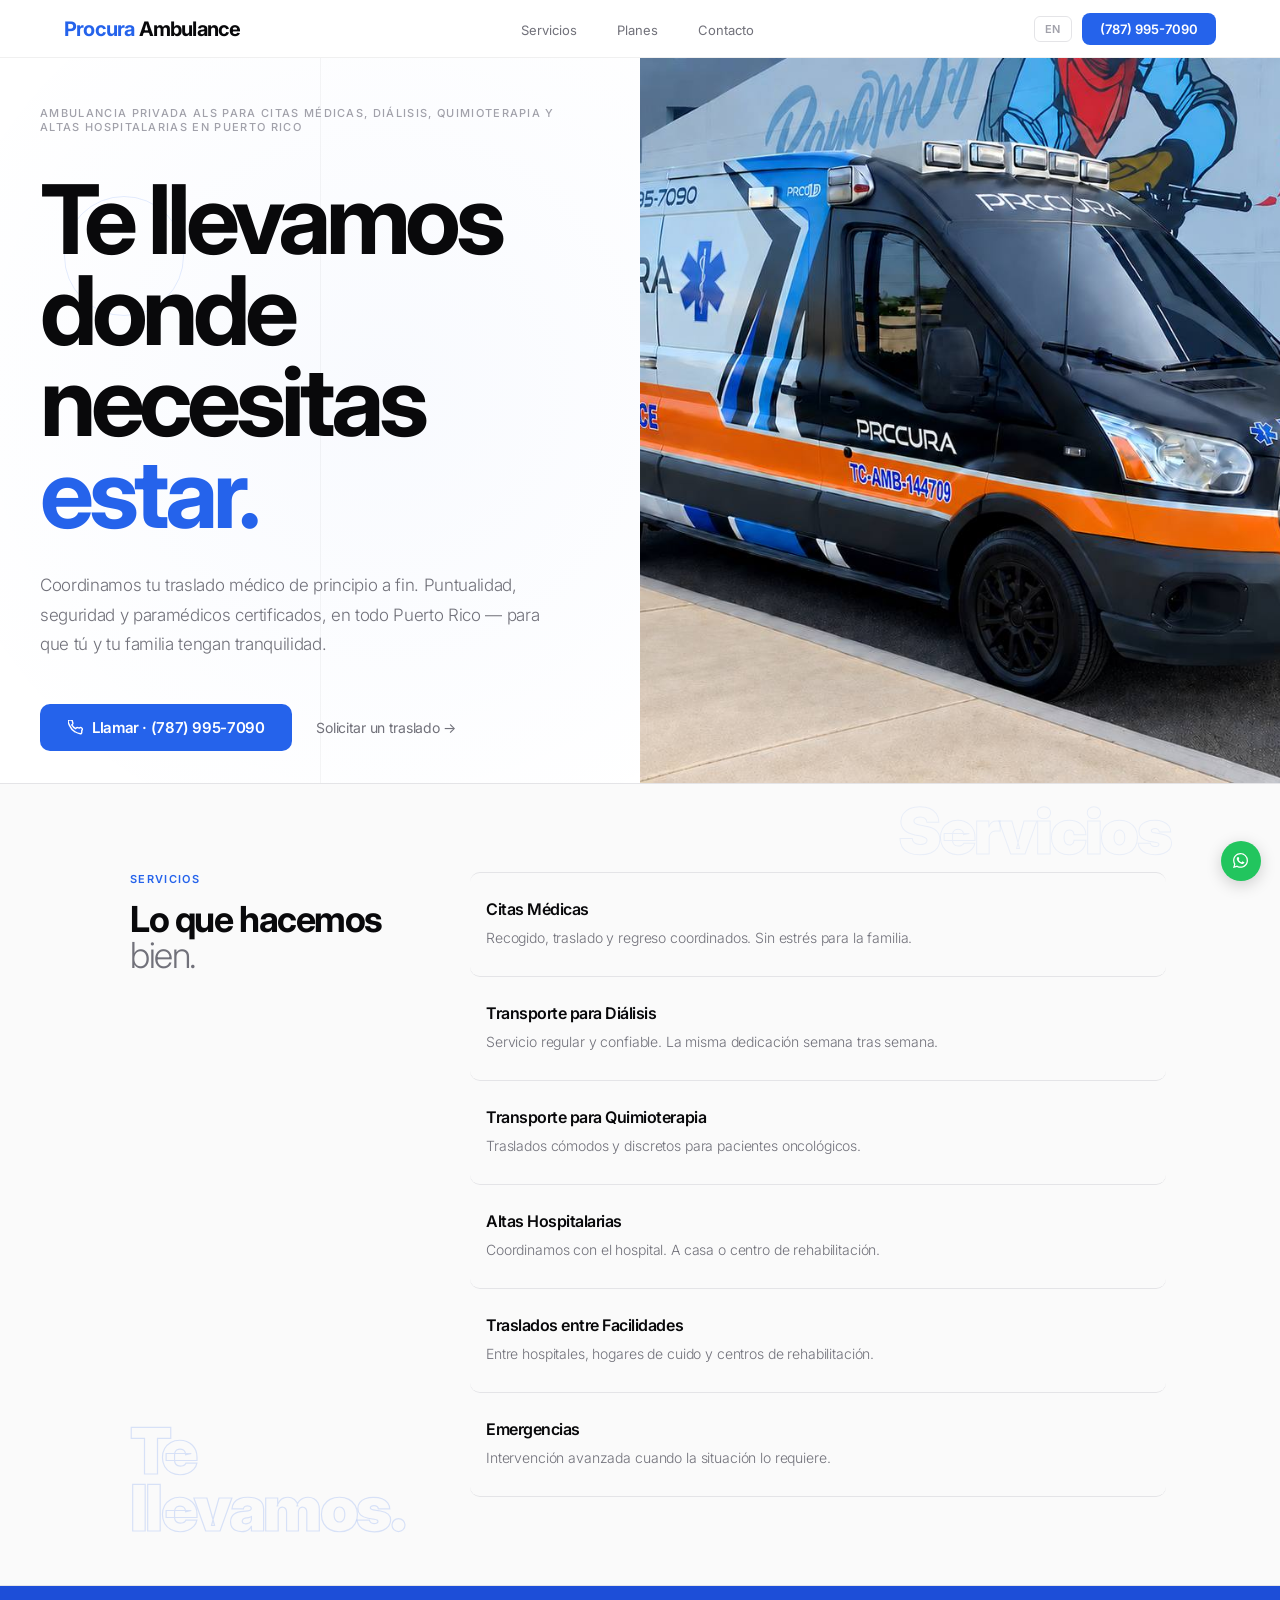
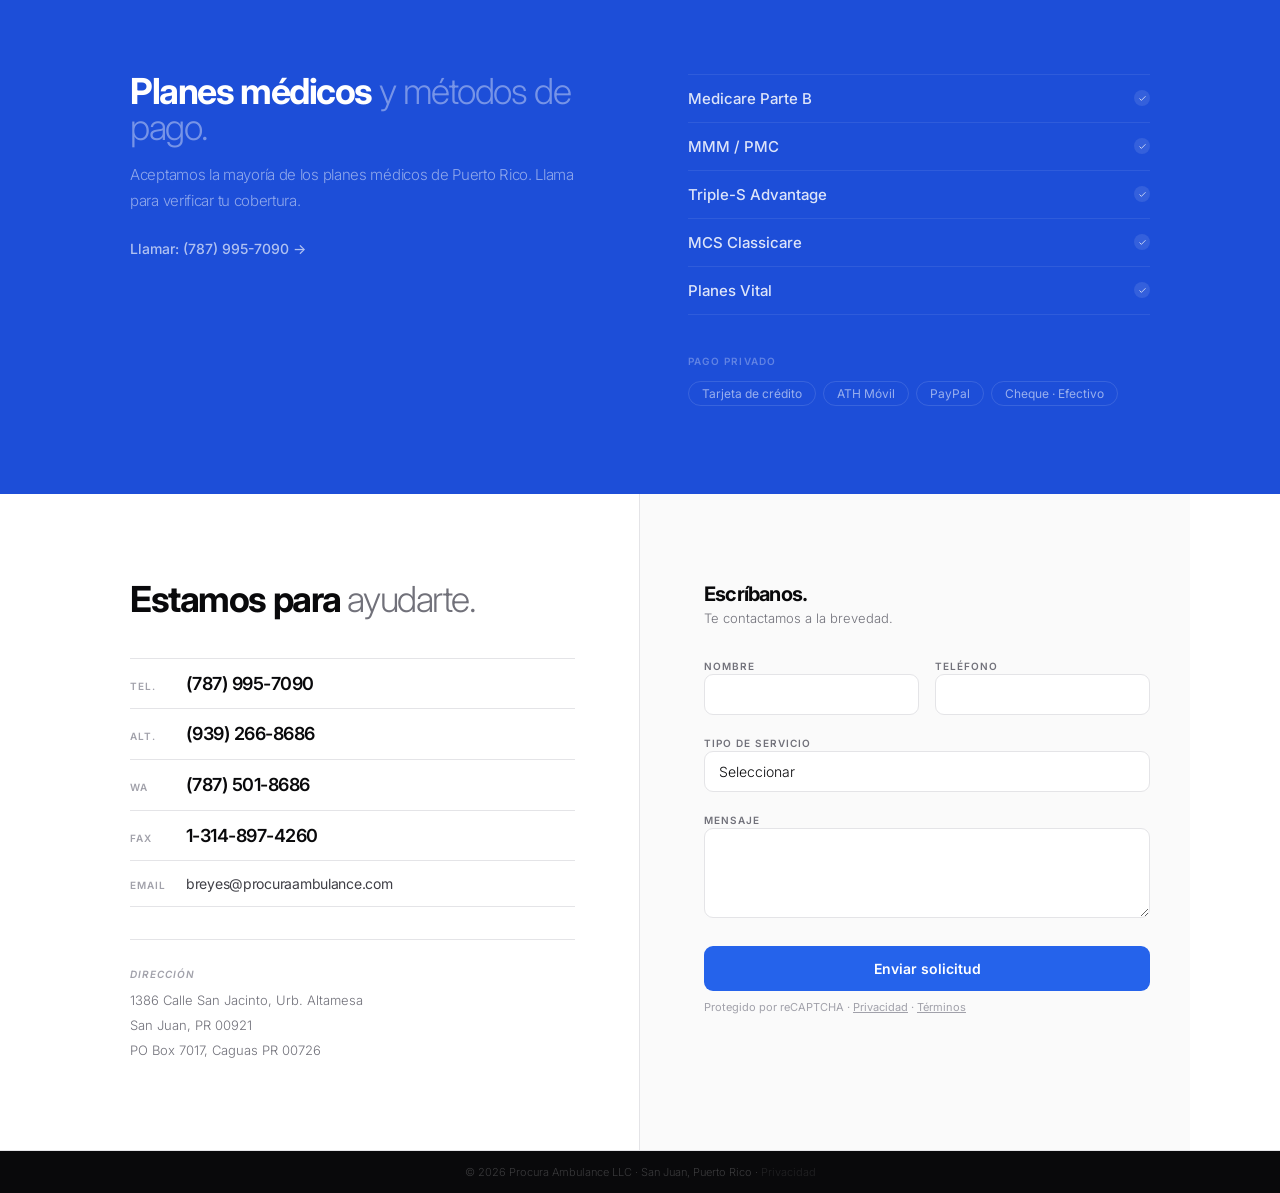
==== commit f6e00835: "Fix iOS white space" ====
--- a/index.html
+++ b/index.html
@@ -66,7 +66,7 @@
 .nav-cta:hover{background:var(--blue-dk)}
 .ham{display:none;background:none;border:none;cursor:pointer;padding:4px;flex-direction:column;gap:5px}
 .ham span{display:block;width:20px;height:1.5px;background:var(--ink)}
-#hero{padding-top:58px;min-height:100svh;display:flex;flex-direction:column;border-bottom:1px solid var(--rule);position:relative;overflow:hidden;background:var(--white)}
+#hero{padding-top:58px;min-height:auto;display:flex;flex-direction:column;border-bottom:1px solid var(--rule);position:relative;overflow:hidden;background:var(--white)}
 .hero-bg-text{position:absolute;right:0;bottom:2%;font-size:clamp(50px,8vw,110px);font-weight:900;letter-spacing:-.08em;line-height:.85;color:transparent;-webkit-text-stroke:1px rgba(37,99,235,.18);pointer-events:none;user-select:none;text-align:right;z-index:0;padding-right:3%;white-space:nowrap;animation:float 6s ease-in-out infinite}
 @keyframes float{0%,100%{transform:translateY(0)}50%{transform:translateY(-20px)}}
 .hero-grid-line{position:absolute;top:58px;bottom:0;width:1px;background:rgba(0,0,0,.04);z-index:0}
@@ -193,7 +193,7 @@
 
     @media(min-width:901px){ .fl-tel { display: none; } }
 
-    #hero{display:grid!important;grid-template-columns:1fr 1fr;min-height:100svh;flex-direction:unset;}
+    #hero{display:grid!important;grid-template-columns:1fr 1fr;min-height:auto;flex-direction:unset;}
     .hero-content{padding:3rem 3rem 2rem 2.5rem;}
     .hero-photo{position:relative;overflow:hidden;z-index:1;}
     .hero-photo img{width:100%;height:100%;object-fit:cover;display:block;}
@@ -221,7 +221,8 @@
       .mb-call{flex:1;display:flex;align-items:center;justify-content:center;gap:10px;color:#fff;font-size:16px;font-weight:600;text-decoration:none;padding:16px}
       .mb-wa{width:64px;display:flex;align-items:center;justify-content:center;background:#22C55E;color:#fff}
       .mb-ico svg{display:block;width:20px;height:20px}
-      body{padding-bottom:60px}
+      body{padding-bottom:0}
+      footer{padding-bottom:72px}
     }
 
     @media(max-width:900px){ .h-btns .btn-main{display:none!important} }
